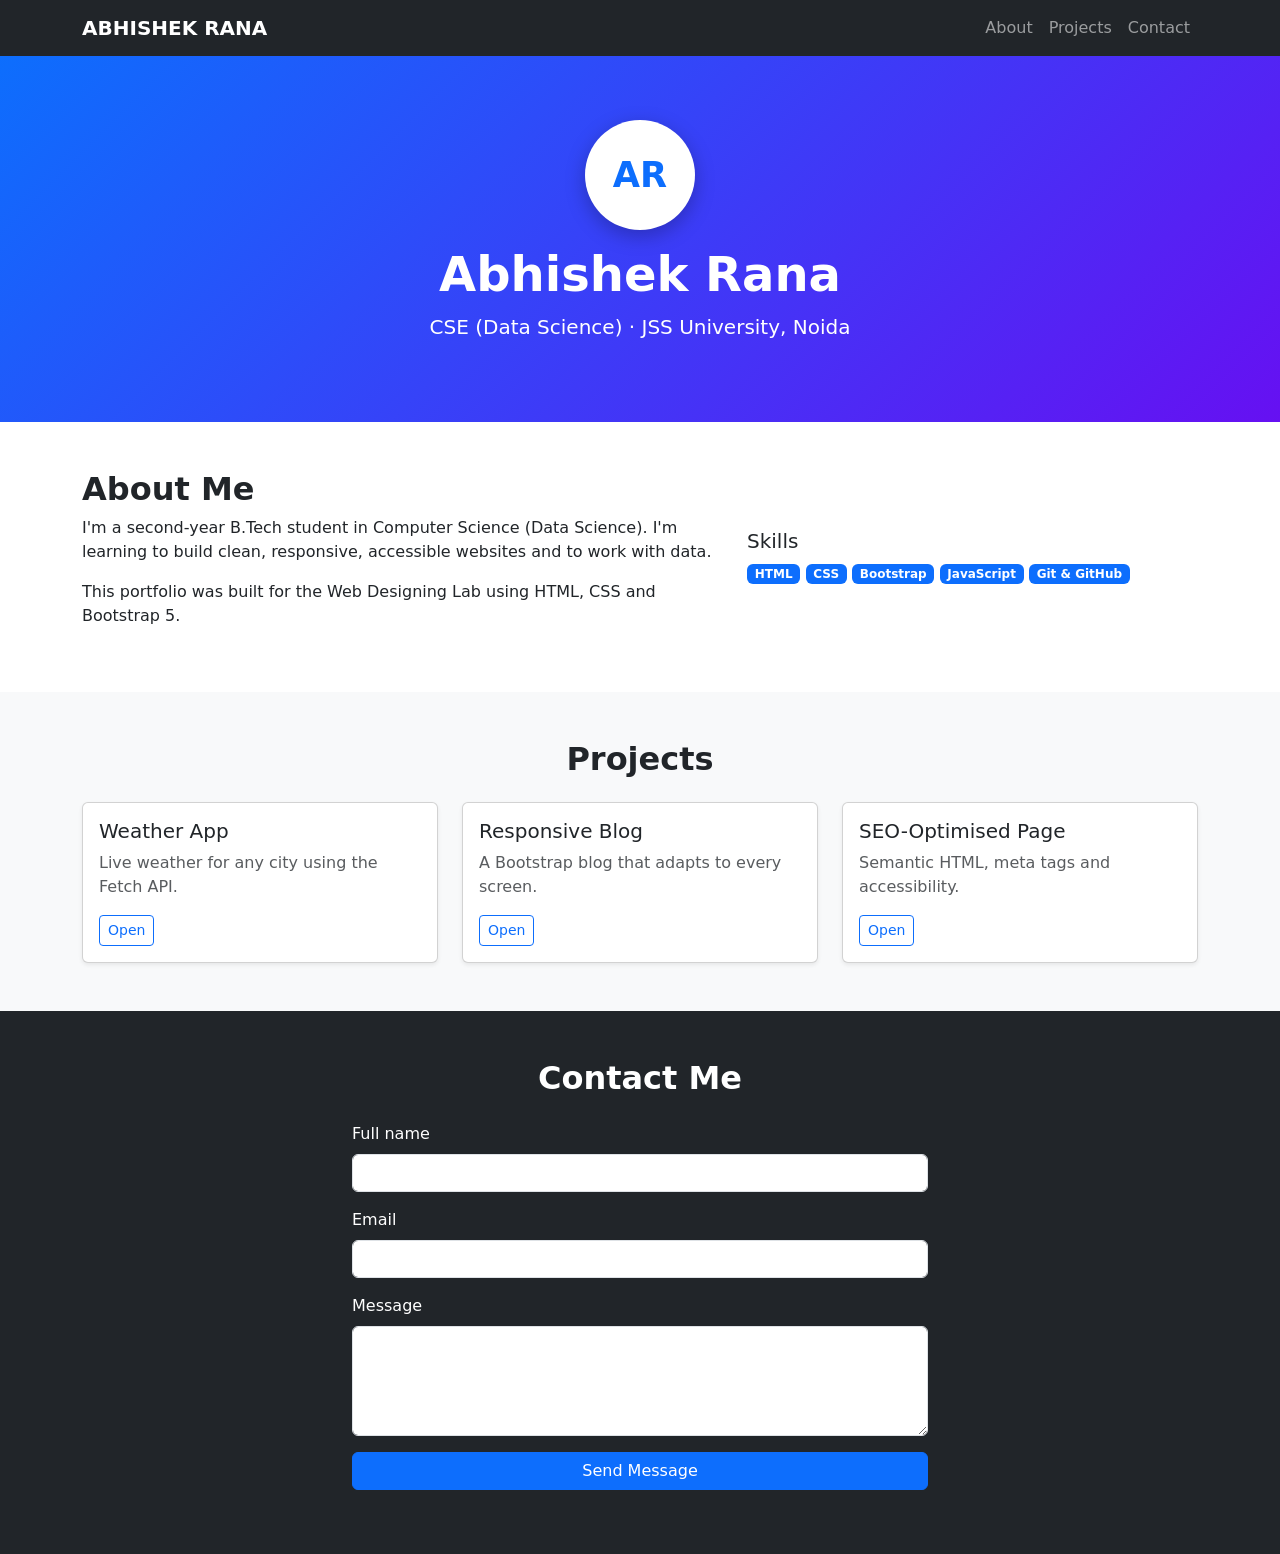
==== experiment-2/index.html @ cda49556 "Add experiment 2" ====
<!DOCTYPE html><html lang="en"><head><meta charset="UTF-8"><meta name="viewport" content="width=device-width, initial-scale=1.0"><title>Abhishek Rana | Portfolio</title>
<meta name="description" content="Portfolio of Abhishek Rana, CSE-DS student at JSS University, Noida.">
<link href="https://cdn.jsdelivr.net/npm/bootstrap@5.3.3/dist/css/bootstrap.min.css" rel="stylesheet">
<link rel="stylesheet" href="style.css"></head><body>
<nav class="navbar navbar-expand-lg navbar-dark bg-dark sticky-top"><div class="container">
<a class="navbar-brand fw-bold" href="#">ABHISHEK RANA</a>
<button class="navbar-toggler" type="button" data-bs-toggle="collapse" data-bs-target="#nav" aria-controls="nav" aria-expanded="false" aria-label="Toggle navigation"><span class="navbar-toggler-icon"></span></button>
<div class="collapse navbar-collapse" id="nav"><ul class="navbar-nav ms-auto">
<li class="nav-item"><a class="nav-link" href="#about">About</a></li><li class="nav-item"><a class="nav-link" href="#projects">Projects</a></li><li class="nav-item"><a class="nav-link" href="#contact">Contact</a></li></ul></div></div></nav>
<header class="hero text-center"><div class="container"><div class="avatar" role="img" aria-label="Initials AR">AR</div>
<h1 class="display-5 fw-bold">Abhishek Rana</h1><p class="lead">CSE (Data Science) &middot; JSS University, Noida</p></div></header>
<section id="about" class="py-5"><div class="container"><div class="row align-items-center g-4">
<div class="col-md-7"><h2 class="fw-bold">About Me</h2>
<p>I'm a second-year B.Tech student in Computer Science (Data Science). I'm learning to build clean, responsive, accessible websites and to work with data.</p>
<p>This portfolio was built for the Web Designing Lab using HTML, CSS and Bootstrap 5.</p></div>
<div class="col-md-5"><h3 class="h5">Skills</h3><span class="badge text-bg-primary">HTML</span> <span class="badge text-bg-primary">CSS</span> <span class="badge text-bg-primary">Bootstrap</span> <span class="badge text-bg-primary">JavaScript</span> <span class="badge text-bg-primary">Git &amp; GitHub</span></div></div></div></section>
<section id="projects" class="py-5 bg-light"><div class="container"><h2 class="fw-bold text-center mb-4">Projects</h2><div class="row g-4">
<div class="col-md-4"><div class="card h-100 shadow-sm"><div class="card-body"><h3 class="h5">Weather App</h3><p class="text-muted">Live weather for any city using the Fetch API.</p><a href="../experiment-5/" class="btn btn-outline-primary btn-sm">Open</a></div></div></div>
<div class="col-md-4"><div class="card h-100 shadow-sm"><div class="card-body"><h3 class="h5">Responsive Blog</h3><p class="text-muted">A Bootstrap blog that adapts to every screen.</p><a href="../experiment-6/" class="btn btn-outline-primary btn-sm">Open</a></div></div></div>
<div class="col-md-4"><div class="card h-100 shadow-sm"><div class="card-body"><h3 class="h5">SEO-Optimised Page</h3><p class="text-muted">Semantic HTML, meta tags and accessibility.</p><a href="../experiment-4/" class="btn btn-outline-primary btn-sm">Open</a></div></div></div></div></div></section>
<section id="contact" class="py-5 bg-dark text-white"><div class="container" style="max-width:600px"><h2 class="fw-bold text-center mb-4">Contact Me</h2>
<form id="f" novalidate><div class="mb-3"><label for="name" class="form-label">Full name</label><input class="form-control" id="name" required></div>
<div class="mb-3"><label for="email" class="form-label">Email</label><input type="email" class="form-control" id="email" required></div>
<div class="mb-3"><label for="msg" class="form-label">Message</label><textarea class="form-control" id="msg" rows="4" required></textarea></div>
<button class="btn btn-primary w-100">Send Message</button><p id="ok" class="mt-3 text-success" role="status"></p></form></div></section>
<script src="https://cdn.jsdelivr.net/npm/bootstrap@5.3.3/dist/js/bootstrap.bundle.min.js"></script>
<script>document.getElementById('f').addEventListener('submit',e=>{e.preventDefault();const f=e.target;f.classList.add('was-validated');
document.getElementById('ok').textContent=f.checkValidity()?'Thanks, '+f.name.value+'! Your message is ready to send (demo form).':'Please fill every field correctly.';});</script></body></html>
---- experiment-2/style.css ----
html{scroll-behavior:smooth}section{scroll-margin-top:70px}
.hero{background:linear-gradient(135deg,#0d6efd,#6610f2);color:#fff;padding:4rem 0}
.avatar{width:110px;height:110px;margin:0 auto 1rem;border-radius:50%;background:#fff;color:#0d6efd;font:700 2.2rem/110px system-ui;box-shadow:0 6px 20px rgba(0,0,0,.25)}
.card{transition:transform .2s}.card:hover{transform:translateY(-4px)}
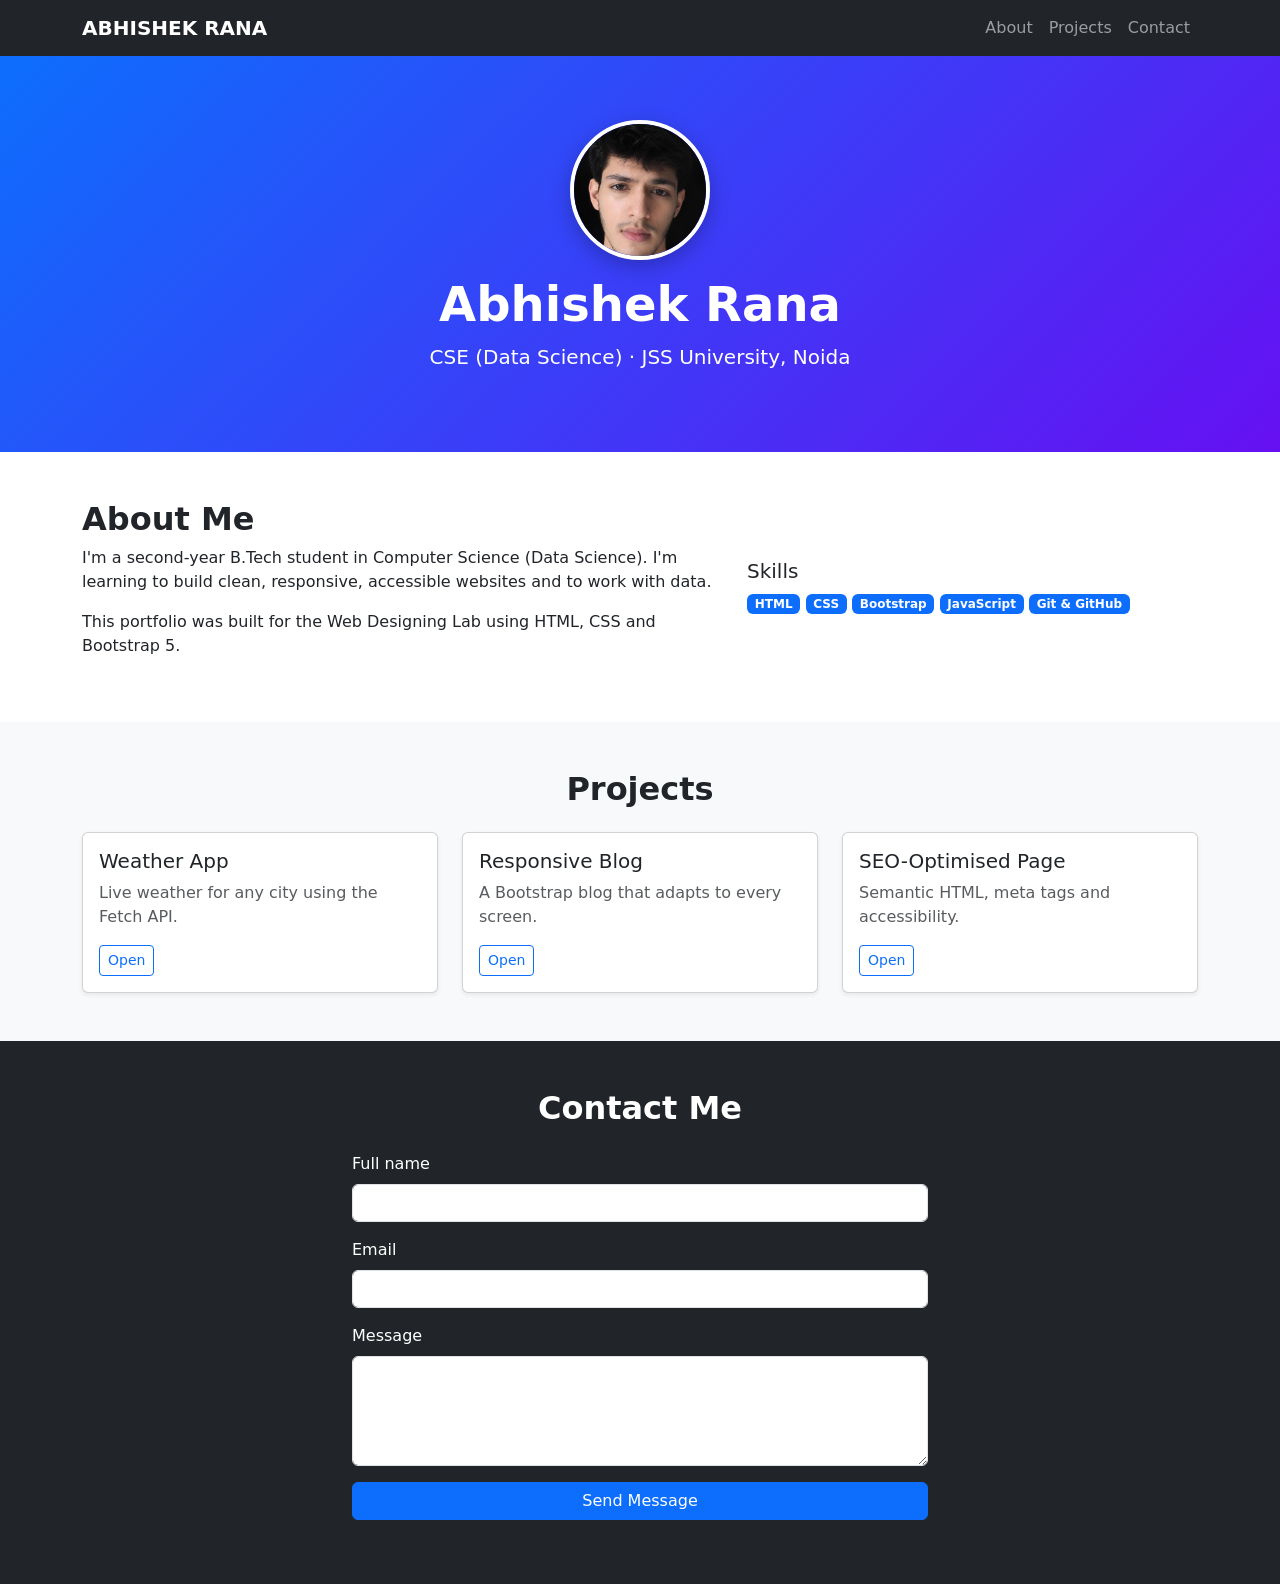
==== commit ed6a1853: "Add profile photo to portfolio" ====
--- a/experiment-2/index.html
+++ b/experiment-2/index.html
@@ -7,7 +7,7 @@
 <button class="navbar-toggler" type="button" data-bs-toggle="collapse" data-bs-target="#nav" aria-controls="nav" aria-expanded="false" aria-label="Toggle navigation"><span class="navbar-toggler-icon"></span></button>
 <div class="collapse navbar-collapse" id="nav"><ul class="navbar-nav ms-auto">
 <li class="nav-item"><a class="nav-link" href="#about">About</a></li><li class="nav-item"><a class="nav-link" href="#projects">Projects</a></li><li class="nav-item"><a class="nav-link" href="#contact">Contact</a></li></ul></div></div></nav>
-<header class="hero text-center"><div class="container"><div class="avatar" role="img" aria-label="Initials AR">AR</div>
+<header class="hero text-center"><div class="container"><img src="profile.jpg" alt="Photo of Abhishek Rana" class="avatar" width="180" height="200">
 <h1 class="display-5 fw-bold">Abhishek Rana</h1><p class="lead">CSE (Data Science) &middot; JSS University, Noida</p></div></header>
 <section id="about" class="py-5"><div class="container"><div class="row align-items-center g-4">
 <div class="col-md-7"><h2 class="fw-bold">About Me</h2>
--- a/experiment-2/style.css
+++ b/experiment-2/style.css
@@ -1,4 +1,4 @@
 html{scroll-behavior:smooth}section{scroll-margin-top:70px}
 .hero{background:linear-gradient(135deg,#0d6efd,#6610f2);color:#fff;padding:4rem 0}
-.avatar{width:110px;height:110px;margin:0 auto 1rem;border-radius:50%;background:#fff;color:#0d6efd;font:700 2.2rem/110px system-ui;box-shadow:0 6px 20px rgba(0,0,0,.25)}
+.avatar{display:block;width:140px;height:140px;margin:0 auto 1rem;border-radius:50%;object-fit:cover;border:4px solid #fff;box-shadow:0 6px 20px rgba(0,0,0,.25)}
 .card{transition:transform .2s}.card:hover{transform:translateY(-4px)}
